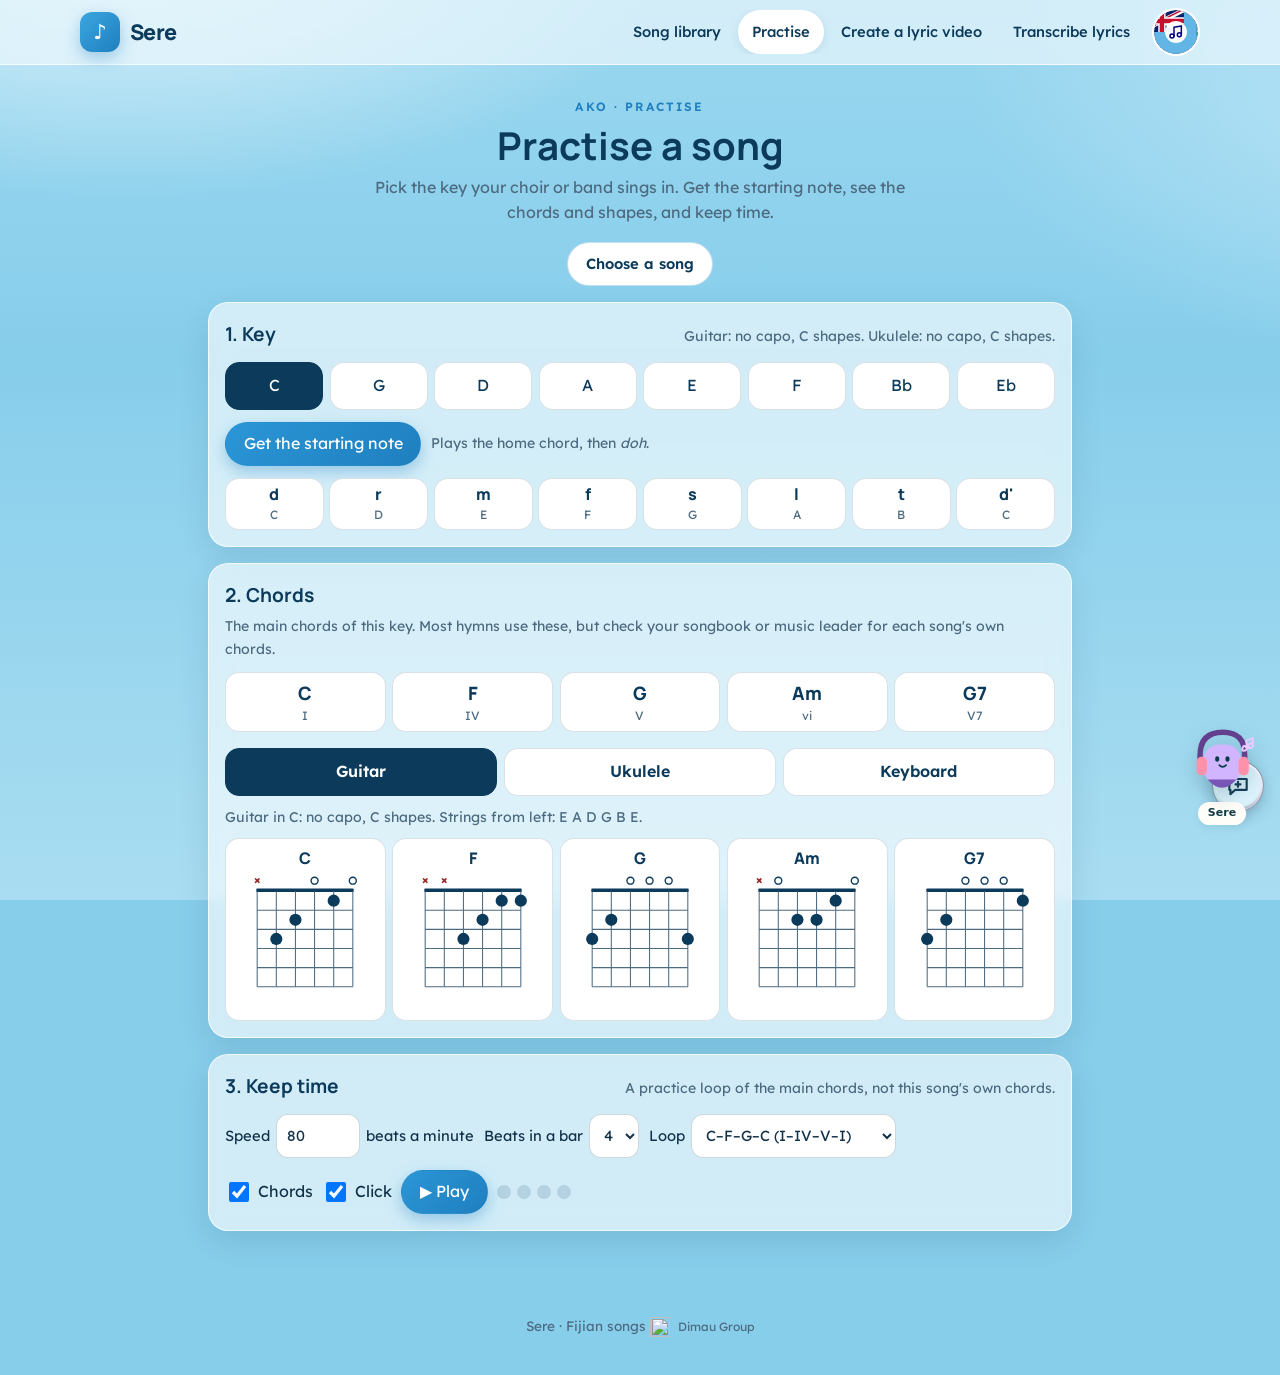
==== practice.html @ f12fa78c "Practise page: key, starting note, sol-fa, chords, guitar/ukulele shapes with capo, keyboard and cli" ====
<!doctype html><html lang="en"><head><meta charset="utf-8"><meta name="viewport" content="width=device-width,initial-scale=1"><title>Practise — Sere</title><link rel="preconnect" href="https://fonts.googleapis.com"><link rel="preconnect" href="https://fonts.gstatic.com" crossorigin><link href="https://fonts.googleapis.com/css2?family=Lexend:wght@300;400;500;600&family=Manrope:wght@600;700;800&display=swap" rel="stylesheet"><link rel="stylesheet" href="style.css?v=20261109"><link rel="stylesheet" href="practice.css?v=20261119"><link rel="stylesheet" href="/shared-music/launcher.css?v=20261026-1">
<meta name="description" content="Practise a Fijian song: pick your key, get the starting note, see guitar and ukulele chord shapes with a capo guide, play along on a keyboard and keep time with a click.">
<meta property="og:title" content="Practise — Sere">
<meta property="og:description" content="Key, starting note, chords, guitar and ukulele shapes, keyboard, sol-fa and a click track for choir and band practice.">
<meta property="og:type" content="website">
<meta property="og:url" content="https://sere.dimau-fintech.com/practice.html">
<meta property="og:image" content="https://sere.dimau-fintech.com/og-culture-fijian-lyrics-premium-20261103.jpg">
<meta property="og:site_name" content="Sere">
<meta name="twitter:card" content="summary_large_image">
<link rel="canonical" href="https://sere.dimau-fintech.com/practice.html">
<script defer src="https://static.cloudflareinsights.com/beacon.min.js" data-cf-beacon='{"token": "4f4c5369aae141099c17ea319c3fb7b9"}'></script>
</head>
<body><a class="skip" href="#main">Skip to content</a>
<header class="topbar"><div class="topbar-in"><a class="brand" href="index.html" aria-label="Sere home"><span class="brand-mark" aria-hidden="true">♪</span><span class="brand-name">Sere</span></a><div class="shared-music-header-actions"><nav aria-label="Main"><a href="index.html">Song library</a><a href="practice.html" aria-current="page">Practise</a><a href="studio.html">Create a lyric video</a><a href="studio.html?output=lyrics">Transcribe lyrics</a></nav><span data-shared-music-slot></span></div></div></header>
<main id="main" class="pr">
<section class="pr-head">
  <p class="eyebrow">Ako · Practise</p>
  <h1 id="pr-title">Practise a song</h1>
  <p id="pr-sub" class="pr-sub">Pick the key your choir or band sings in. Get the starting note, see the chords and shapes, and keep time.</p>
  <p id="pr-song-links" class="pr-links" hidden></p>
</section>

<section class="pr-card" aria-labelledby="key-h">
  <div class="pr-card-head"><h2 id="key-h">1. Key</h2><p id="capo-line" class="pr-note"></p></div>
  <div id="keys" class="pr-keys" role="group" aria-label="Key"></div>
  <div class="pr-row">
    <button type="button" id="give-note" class="btn primary">Get the starting note</button>
    <span class="pr-note">Plays the home chord, then <i>doh</i>.</span>
  </div>
  <div id="solfa" class="pr-solfa" role="group" aria-label="Sol-fa notes in this key"></div>
</section>

<section class="pr-card" aria-labelledby="chord-h">
  <div class="pr-card-head"><h2 id="chord-h">2. Chords</h2><p class="pr-note">The main chords of this key. Most hymns use these, but check your songbook or music leader for each song's own chords.</p></div>
  <div id="chords" class="pr-chords" role="group" aria-label="Chords in this key"></div>
  <div class="pr-instr" role="tablist" aria-label="Instrument">
    <button type="button" role="tab" id="tab-guitar" aria-selected="true" aria-controls="shapes">Guitar</button>
    <button type="button" role="tab" id="tab-uke" aria-selected="false" aria-controls="shapes">Ukulele</button>
    <button type="button" role="tab" id="tab-keys" aria-selected="false" aria-controls="shapes">Keyboard</button>
  </div>
  <div id="shapes" class="pr-shapes" role="tabpanel"></div>
</section>

<section class="pr-card" aria-labelledby="time-h">
  <div class="pr-card-head"><h2 id="time-h">3. Keep time</h2><p class="pr-note">A practice loop of the main chords, not this song's own chords.</p></div>
  <div class="pr-row pr-time">
    <label>Speed <input id="bpm" type="number" inputmode="numeric" min="40" max="200" value="80"> <span>beats a minute</span></label>
    <label>Beats in a bar <select id="beats"><option value="4">4</option><option value="3">3</option><option value="2">2</option></select></label>
    <label>Loop <select id="loop"></select></label>
  </div>
  <div class="pr-row">
    <label class="pr-check"><input type="checkbox" id="use-chords" checked> Chords</label>
    <label class="pr-check"><input type="checkbox" id="use-click" checked> Click</label>
    <button type="button" id="play" class="btn primary" aria-pressed="false">▶ Play</button>
    <div id="beat-dots" class="pr-dots" aria-hidden="true"></div>
    <span id="now-chord" class="pr-now" aria-live="polite"></span>
  </div>
</section>

<section id="words" class="pr-card" aria-labelledby="words-h" hidden>
  <div class="pr-card-head"><h2 id="words-h">Words</h2></div>
  <pre id="words-text" lang="fj"></pre>
</section>
</main>
<footer>Sere · Fijian songs <span data-dimau-endorsement><img src="https://dimau-ops.vercel.app/dimau-owner-logo-20260920.png" alt="" width="20" height="20"><span>Dimau Group</span></span></footer>
<script src="songs.js"></script><script src="catalogue.js"></script><script src="practice.js?v=20261119"></script>
<script src="/dimau-companion.js?v=20261025b" data-app="sere" defer></script>
<script src="/dimau-connect.js?v=20261025-video" data-app="sere" data-label="Sere" defer></script>
<script src="/shared-music/launcher.js?v=20261026-1" defer></script>
</body></html>
---- style.css ----
:root{--sky:#87CEEB;--sky-2:#BFE6F6;--ice:#EAF7FD;--blue:#1F7FBF;--deep:#0B3A5B;--ink:#12324A;--muted:#4C6A80;--glass:rgba(255,255,255,.62);--line:rgba(255,255,255,.75);--shadow:0 10px 30px rgba(11,58,91,.12)}
*{box-sizing:border-box}html{scroll-behavior:smooth}
body{margin:0;font:400 1rem/1.6 Lexend,system-ui,sans-serif;color:var(--ink);background:var(--sky);background-image:radial-gradient(60rem 30rem at 10% -10%,#E6F6FD 0,transparent 60%),radial-gradient(50rem 30rem at 110% 10%,#B5E2F5 0,transparent 55%),linear-gradient(180deg,#9AD7EF 0,var(--sky) 40%,#A9DDF1 100%);background-attachment:fixed;min-height:100vh}
h1,h2,h3,.brand-name,.title{font-family:Manrope,system-ui,sans-serif}
a{color:var(--blue)}:focus-visible{outline:3px solid var(--deep);outline-offset:3px;border-radius:8px}
.vh{position:absolute!important;width:1px;height:1px;overflow:hidden;clip:rect(0 0 0 0);white-space:nowrap}
.skip{position:absolute;left:-999px}.skip:focus{left:1rem;top:1rem;background:#fff;padding:.5rem;z-index:20}
.topbar{position:sticky;top:0;z-index:10;backdrop-filter:blur(14px);-webkit-backdrop-filter:blur(14px);background:rgba(234,247,253,.7);border-bottom:1px solid var(--line)}
.topbar-in{max-width:72rem;margin:auto;padding:.5rem 1rem;display:flex;align-items:center;justify-content:space-between;gap:1rem}
.brand{display:flex;align-items:center;gap:.6rem;text-decoration:none;color:var(--deep);flex:none}
.brand-mark{width:40px;height:40px;border-radius:12px;display:grid;place-items:center;font-size:1.3rem;color:#fff;background:linear-gradient(135deg,#3BA7E0,#1F7FBF);box-shadow:0 6px 16px rgba(31,127,191,.35)}
.brand-name{font-weight:800;font-size:1.35rem;letter-spacing:-.02em}
.shared-music-header-actions{display:flex;align-items:center;gap:.5rem;min-width:0}
.shared-music-header-actions nav{display:flex;gap:.25rem;overflow-x:auto;scrollbar-width:none}
.shared-music-header-actions nav::-webkit-scrollbar{display:none}
.shared-music-header-actions nav a{display:inline-flex;align-items:center;min-height:44px;padding:.4rem .85rem;border-radius:999px;white-space:nowrap;text-decoration:none;color:var(--deep);font-size:.92rem;font-weight:500}
.shared-music-header-actions nav a:hover{background:rgba(255,255,255,.7)}
.shared-music-header-actions nav a[aria-current]{background:#fff;box-shadow:0 2px 10px rgba(11,58,91,.1)}
[data-shared-music-slot]{flex:0 0 48px}
main{max-width:72rem;margin:auto;padding:0 1rem 2rem}
.hero{position:relative;text-align:center;padding:3.5rem 1rem 2.5rem}
.hero-glow{position:absolute;inset:1rem 10% auto;height:14rem;border-radius:50%;background:radial-gradient(closest-side,rgba(255,255,255,.75),transparent);filter:blur(10px);z-index:-1}
.eyebrow{margin:0 0 .5rem;text-transform:uppercase;letter-spacing:.18em;font-size:.75rem;font-weight:600;color:var(--blue)}
.hero h1{margin:0;font-size:clamp(2.3rem,6vw,4rem);line-height:1.05;letter-spacing:-.03em;color:var(--deep);font-weight:800}
.hero h1 em{font-style:normal;background:linear-gradient(90deg,#1F7FBF,#2BB3D9);-webkit-background-clip:text;background-clip:text;color:transparent}
.lede{max-width:36rem;margin:1rem auto 1.75rem;color:var(--muted);font-size:1.05rem}
.search{position:relative;max-width:40rem;margin:auto}
.search svg{position:absolute;z-index:1;pointer-events:none;left:1.1rem;top:50%;width:22px;height:22px;transform:translateY(-50%);fill:none;stroke:var(--blue);stroke-width:2.2;stroke-linecap:round}
.search input{width:100%;padding:1.05rem 1.2rem 1.05rem 3.2rem;font:inherit;font-size:1.05rem;color:var(--ink);border:1px solid var(--line);border-radius:999px;background:rgba(255,255,255,.85);box-shadow:var(--shadow);backdrop-filter:blur(8px)}
.search input:focus{outline:3px solid rgba(31,127,191,.45);outline-offset:2px}
.stats{display:flex;justify-content:center;gap:.6rem;flex-wrap:wrap;margin-top:1.25rem}
.stats span{background:var(--glass);border:1px solid var(--line);border-radius:999px;padding:.35rem .9rem;font-size:.88rem;color:var(--muted);backdrop-filter:blur(8px)}
.stats b{color:var(--deep);font-family:Manrope,sans-serif}
.block{margin-top:2rem}
.block-head{display:flex;align-items:baseline;justify-content:space-between;gap:1rem;margin-bottom:1rem}
.block-head h2{margin:0;font-size:1.5rem;color:var(--deep);letter-spacing:-.02em}
.block-head p{margin:0;color:var(--muted);font-size:.9rem}
.grid{display:grid;gap:1rem}
.feature-grid{grid-template-columns:repeat(auto-fill,minmax(250px,1fr))}
.cat-grid{grid-template-columns:repeat(auto-fill,minmax(220px,1fr));gap:.75rem}
.card{all:unset;box-sizing:border-box;cursor:pointer;display:flex;gap:.9rem;background:var(--glass);border:1px solid var(--line);border-radius:20px;padding:1rem;backdrop-filter:blur(12px);-webkit-backdrop-filter:blur(12px);box-shadow:var(--shadow);transition:transform .2s,box-shadow .2s,background .2s;min-width:0}
.card:hover{transform:translateY(-3px);background:rgba(255,255,255,.85);box-shadow:0 16px 36px rgba(11,58,91,.18)}
.card:focus-visible{outline:3px solid var(--deep)}
.feature{flex-direction:column;padding:1.1rem}
.art{flex:none;display:grid;place-items:center;width:100%;aspect-ratio:16/9;border-radius:14px;color:#fff;font:800 2.2rem Manrope,sans-serif;letter-spacing:-.03em;background:radial-gradient(circle at 25% 20%,hsl(var(--h) 85% 82%),transparent 55%),linear-gradient(135deg,hsl(var(--h) 70% 58%),hsl(calc(var(--h) + 20) 75% 38%));text-shadow:0 2px 12px rgba(0,0,0,.18)}
.art.sm{width:52px;height:52px;aspect-ratio:auto;font-size:1.05rem;border-radius:12px}
.art.lg{width:96px;height:96px;aspect-ratio:auto;font-size:1.9rem;border-radius:20px}
.meta{display:flex;flex-direction:column;gap:.15rem;min-width:0}
.title{font-weight:700;color:var(--deep);font-size:1.08rem;line-height:1.3;overflow-wrap:anywhere}
.cat .title{font-size:.95rem;display:-webkit-box;-webkit-line-clamp:2;-webkit-box-orient:vertical;overflow:hidden}
.artist{color:var(--muted);font-size:.88rem;overflow-wrap:anywhere}
.cat .artist{white-space:nowrap;overflow:hidden;text-overflow:ellipsis}
.line{margin-top:.4rem;font-size:.88rem;font-style:italic;color:var(--ink);display:-webkit-box;-webkit-line-clamp:2;-webkit-box-orient:vertical;overflow:hidden}
.chip{align-self:flex-start;display:inline-block;margin-bottom:.25rem;padding:.12rem .6rem;border-radius:999px;background:rgba(31,127,191,.12);color:var(--blue);font-size:.72rem;font-weight:600;text-transform:uppercase;letter-spacing:.08em}
.open{margin-top:auto;padding-top:.4rem;color:var(--blue);font-weight:600;font-size:.88rem}
.empty{color:var(--muted);grid-column:1/-1}
.catalogue-pages{display:flex;justify-content:center;gap:.75rem;align-items:center;margin:1.5rem 0 0;font-size:.9rem;color:var(--muted)}
.catalogue-pages button{font:inherit;min-height:44px;padding:.4rem 1.1rem;border:1px solid var(--line);border-radius:999px;background:#fff;color:var(--deep);cursor:pointer;font-weight:500;box-shadow:0 2px 10px rgba(11,58,91,.08)}
.catalogue-pages button:disabled{opacity:.4;cursor:default}
dialog{border:0;padding:0;background:transparent;max-width:min(52rem,calc(100vw - 1.5rem));width:100%;max-height:calc(100vh - 2rem);color:var(--ink)}
dialog::backdrop{background:rgba(11,58,91,.35);backdrop-filter:blur(6px)}
dialog[open]{animation:pop .22s ease-out}@keyframes pop{from{opacity:0;transform:translateY(12px) scale(.98)}}
.dlg{position:relative;max-height:calc(100vh - 2rem);overflow:auto;background:rgba(246,252,255,.96);border:1px solid #fff;border-radius:24px;padding:1.5rem;box-shadow:0 30px 80px rgba(11,58,91,.35)}
.dlg-close{position:sticky;top:0;float:right;width:44px;height:44px;border-radius:50%;border:1px solid var(--line);background:#fff;font-size:1.6rem;line-height:1;color:var(--deep);cursor:pointer;z-index:2;box-shadow:0 2px 10px rgba(11,58,91,.12)}
.dlg-hero{display:flex;gap:1.1rem;align-items:center;padding-right:3rem}
.dlg-hero h2{margin:0;font-size:clamp(1.4rem,4vw,2rem);line-height:1.15;color:var(--deep);letter-spacing:-.02em}
.dlg-hero .artist{margin:.2rem 0 0;font-size:1rem}
.credit{margin:.35rem 0 0;font-size:.82rem;color:var(--muted)}
.actions{display:flex;flex-wrap:wrap;gap:.6rem;margin:1.25rem 0}
.btn{display:inline-flex;align-items:center;min-height:44px;padding:.5rem 1.1rem;border-radius:999px;text-decoration:none;font-weight:600;font-size:.92rem;background:#fff;color:var(--deep);border:1px solid rgba(31,127,191,.25)}
.btn:hover{background:var(--ice)}
.btn.primary{background:linear-gradient(135deg,#2B96D6,#1F7FBF);color:#fff;border-color:transparent;box-shadow:0 6px 16px rgba(31,127,191,.35)}
.lyrics{display:grid;gap:1rem}.lyrics.two{grid-template-columns:1fr 1fr}
.lyrics section{background:#fff;border-radius:16px;padding:1rem 1.2rem;border:1px solid rgba(31,127,191,.12)}
.lyrics h3{margin:0 0 .5rem;font-size:.75rem;text-transform:uppercase;letter-spacing:.14em;color:var(--blue)}
pre{white-space:pre-wrap;margin:0;font:400 1rem/1.75 Lexend,sans-serif;color:var(--ink)}
.source,.note{font-size:.85rem;color:var(--muted);overflow-wrap:anywhere;margin:1rem 0 0}
footer{text-align:center;padding:2rem 1rem;font-size:.85rem;color:var(--muted)}
[data-dimau-endorsement]{display:inline-flex;min-height:32px;align-items:center;gap:8px;font-size:12px;vertical-align:middle;color:inherit}[data-dimau-endorsement] img{display:block;width:20px;height:20px;object-fit:contain}
@media (max-width:640px){.topbar-in{flex-wrap:wrap;gap:.25rem}.brand{order:0}.shared-music-header-actions{display:contents}[data-shared-music-slot]{order:1;margin-left:auto}.shared-music-header-actions nav{order:2;width:100%;margin:0 -.25rem}
.hero{padding:2.25rem .25rem 1.5rem}.lyrics.two{grid-template-columns:1fr}.dlg{padding:1.1rem;border-radius:20px}.dlg-hero{flex-direction:column;align-items:flex-start;gap:.75rem}.art.lg{width:72px;height:72px;font-size:1.4rem}.feature-grid{grid-template-columns:1fr}.cat-grid{grid-template-columns:1fr}}
@media (prefers-reduced-motion:reduce){*{transition:none!important;animation:none!important}html{scroll-behavior:auto}}

/* genre / occasion / language filters (15 Nov 2026) */
.filters{max-width:900px;margin:1rem auto 0;display:flex;flex-direction:column;gap:.6rem;align-items:center}
.chiprow{display:flex;gap:.5rem;overflow-x:auto;max-width:100%;padding:.2rem .1rem .4rem;scrollbar-width:none}
.chiprow::-webkit-scrollbar{display:none}
.fchip{flex:none;min-height:44px;padding:0 1rem;border:1px solid rgba(255,255,255,.85);border-radius:999px;background:rgba(255,255,255,.6);backdrop-filter:blur(10px);color:var(--ink,#12324A);font:600 .9rem Manrope,sans-serif;cursor:pointer}
.fchip span{opacity:.6;font-weight:500;margin-left:.2rem}
.fchip[aria-pressed=true]{background:var(--blue,#1F7FBF);color:#fff;border-color:transparent}
.fsel{display:flex;gap:.5rem;flex-wrap:wrap;justify-content:center}
.fsel select{min-height:44px;font:500 16px Lexend,sans-serif;border:1px solid #cfe3ee;border-radius:12px;padding:0 .8rem;background:rgba(255,255,255,.85);color:var(--ink,#12324A)}
@media(max-width:640px){.chiprow{justify-content:flex-start;width:100%}}
---- practice.css ----
/* Sere · Practise page. Uses the site's sky-blue glass look (style.css tokens). */
.pr{max-width:56rem}
.pr-head{text-align:center;padding:2rem 0 1rem}
.pr-head h1{margin:.2rem 0 .4rem;font-size:clamp(1.7rem,5vw,2.4rem);color:var(--deep);line-height:1.15}
.pr-sub{margin:0 auto;max-width:36rem;color:var(--muted)}
.pr-links{display:flex;gap:.5rem;justify-content:center;flex-wrap:wrap;margin:1rem 0 0}
.pr-card{background:var(--glass);border:1px solid var(--line);border-radius:20px;box-shadow:var(--shadow);padding:1rem;margin:0 0 1rem;backdrop-filter:blur(10px);-webkit-backdrop-filter:blur(10px)}
.pr-card-head{display:flex;flex-wrap:wrap;align-items:baseline;justify-content:space-between;gap:.25rem 1rem;margin-bottom:.75rem}
.pr-card h2{margin:0;font-size:1.2rem;color:var(--deep)}
.pr-note{margin:0;font-size:.88rem;color:var(--muted)}
.pr-row{display:flex;flex-wrap:wrap;align-items:center;gap:.6rem;margin-top:.75rem}
.pr button{font:inherit;cursor:pointer}
.pr-keys{display:grid;grid-template-columns:repeat(8,1fr);gap:.4rem}
.pr-key,.pr-chord,.pr-sol,.pr-shape,.pr-instr button{min-height:48px;border-radius:14px;border:1px solid rgba(11,58,91,.15);background:#fff;color:var(--deep)}
.pr-key{font:800 1.05rem Manrope,system-ui,sans-serif}
.pr-key[aria-pressed=true],.pr-instr button[aria-selected=true]{background:var(--deep);border-color:var(--deep);color:#fff}
.pr-solfa{display:grid;grid-template-columns:repeat(8,1fr);gap:.35rem;margin-top:.75rem}
.pr-sol{display:flex;flex-direction:column;align-items:center;justify-content:center;padding:.3rem 0;line-height:1.2}
.pr-sol b{font:800 1rem Manrope,system-ui,sans-serif}.pr-sol span{font-size:.75rem;color:var(--muted)}
.pr-chords{display:grid;grid-template-columns:repeat(5,1fr);gap:.4rem}
.pr-chord{display:flex;flex-direction:column;align-items:center;justify-content:center;padding:.4rem 0;line-height:1.2}
.pr-chord b{font:800 1.15rem Manrope,system-ui,sans-serif}.pr-chord span{font-size:.75rem;color:var(--muted)}
.pr-key:hover,.pr-chord:hover,.pr-sol:hover,.pr-shape:hover{background:var(--ice)}
.pr-key[aria-pressed=true]:hover{background:var(--deep)}
.pr-instr{display:flex;gap:.4rem;margin:1rem 0 .6rem}
.pr-instr button{flex:1;font-weight:600}
.pr-shape-grid{display:grid;grid-template-columns:repeat(5,1fr);gap:.4rem;margin-top:.6rem}
.pr-shape{display:flex;flex-direction:column;align-items:center;gap:.2rem;padding:.5rem .25rem}
.pr-shape b{font:800 1rem Manrope,system-ui,sans-serif}.pr-shape span{font-size:.72rem;color:var(--muted);min-height:1em}
.pr-svg{width:100%;max-width:120px;height:auto}
.pr-string,.pr-fret{stroke:#4C6A80;stroke-width:1.2}.pr-nut{fill:var(--deep)}.pr-capo{fill:#C2410C}
.pr-dot{fill:var(--deep)}.pr-open{fill:none;stroke:var(--deep);stroke-width:1.6}.pr-mark{fill:#9B2C2C;font:700 14px Lexend,system-ui,sans-serif}
.pr-kb{position:relative;display:flex;height:150px;overflow-x:auto;padding-bottom:4px;margin-top:.6rem;-webkit-overflow-scrolling:touch}
.pr-wk{flex:0 0 44px;height:100%;border-radius:0 0 10px 10px!important;border:1px solid #9fb5c5!important;background:#fff;display:flex;align-items:flex-end;justify-content:center;padding-bottom:6px;font-size:.75rem;color:var(--muted)}
.pr-bk{flex:0 0 28px;height:62%;margin:0 -14px;z-index:1;border-radius:0 0 8px 8px;border:1px solid #0b2236;background:#12324A}
.pr-wk.on{background:#87CEEB;color:var(--deep)}.pr-bk.on{background:#1F7FBF}
.pr-time label{display:flex;align-items:center;gap:.4rem;font-size:.92rem}
.pr-time input,.pr-time select{min-height:44px;border-radius:12px;border:1px solid rgba(11,58,91,.2);background:#fff;padding:0 .6rem;font:inherit;color:var(--ink)}
.pr-time input{width:5.2rem}
.pr-check{display:flex;align-items:center;gap:.35rem;min-height:44px}
.pr-check input{width:20px;height:20px}
.pr-dots{display:flex;gap:6px}.pr-dots span{width:14px;height:14px;border-radius:50%;background:rgba(11,58,91,.15)}.pr-dots span.on{background:var(--blue)}
.pr-dots span:first-child.on{background:#C2410C}
.pr-now{font:800 1.3rem Manrope,system-ui,sans-serif;color:var(--deep);min-width:3ch}
#words-text{white-space:pre-wrap;font:400 1rem/1.7 Lexend,system-ui,sans-serif;margin:0}
@media (max-width:640px){
  .pr-keys{grid-template-columns:repeat(4,1fr)}
  .pr-solfa{grid-template-columns:repeat(4,1fr)}
  .pr-chords,.pr-shape-grid{grid-template-columns:repeat(3,1fr)}
  .pr-time{flex-direction:column;align-items:flex-start}
}
---- shared-music/launcher.css ----
[data-shared-music-slot]{display:inline-flex;align-items:center;justify-content:center;min-width:48px;min-height:48px;vertical-align:middle}.dsm-launcher-button{display:inline-grid;place-items:center;width:48px;height:48px;min-width:48px;min-height:48px;padding:2px;border:0;border-radius:50%;background:#fff;color:#10324d;cursor:pointer}.dsm-launcher-button img{display:block;width:44px;height:44px;border-radius:50%;animation:dsm-spin 12s linear infinite;animation-play-state:paused}.dsm-launcher-button[data-shared-music-playing=true] img{animation-play-state:running}.dsm-launcher-button:focus-visible{outline:3px solid #006b8c;outline-offset:3px}.dsm-launcher-button[data-shared-music-error]{outline:2px solid #a13b19}@keyframes dsm-spin{to{transform:rotate(360deg)}}@media(prefers-reduced-motion:reduce){.dsm-launcher-button img{animation:none}}
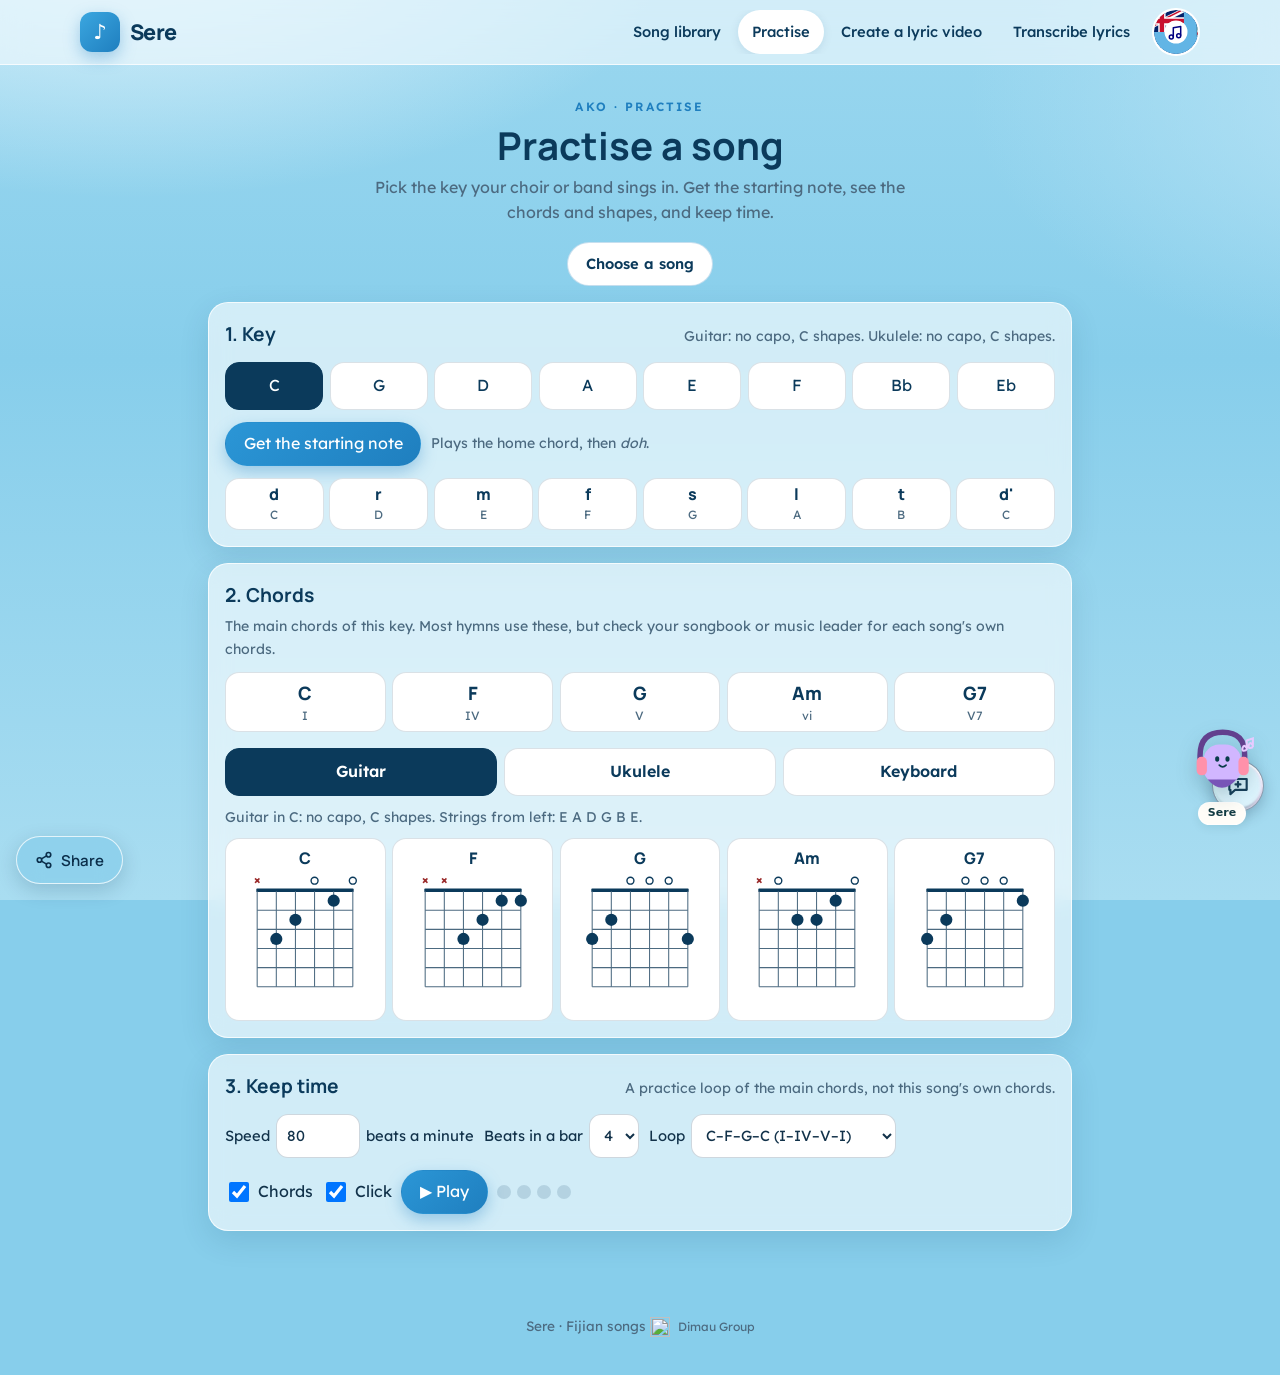
==== commit 047babbe: "Add install-to-phone and Share button Co-Authored-By: Claude Opus 5.5 <noreply@anthropic.com> Claude" ====
--- a/practice.html
+++ b/practice.html
@@ -9,7 +9,7 @@
 <meta name="twitter:card" content="summary_large_image">
 <link rel="canonical" href="https://sere.dimau-fintech.com/practice.html">
 <script defer src="https://static.cloudflareinsights.com/beacon.min.js" data-cf-beacon='{"token": "4f4c5369aae141099c17ea319c3fb7b9"}'></script>
-</head>
+<link rel="manifest" href="/manifest.json"><link rel="apple-touch-icon" href="/icon-192.png"><meta name="theme-color" content="#87CEEB"></head>
 <body><a class="skip" href="#main">Skip to content</a>
 <header class="topbar"><div class="topbar-in"><a class="brand" href="index.html" aria-label="Sere home"><span class="brand-mark" aria-hidden="true">♪</span><span class="brand-name">Sere</span></a><div class="shared-music-header-actions"><nav aria-label="Main"><a href="index.html">Song library</a><a href="practice.html" aria-current="page">Practise</a><a href="studio.html">Create a lyric video</a><a href="studio.html?output=lyrics">Transcribe lyrics</a></nav><span data-shared-music-slot></span></div></div></header>
 <main id="main" class="pr">
@@ -62,9 +62,9 @@
   <pre id="words-text" lang="fj"></pre>
 </section>
 </main>
-<footer>Sere · Fijian songs <span data-dimau-endorsement><img src="https://dimau-ops.vercel.app/dimau-owner-logo-20260920.png" alt="" width="20" height="20"><span>Dimau Group</span></span></footer>
+<footer>Sere · Fijian songs <span data-dimau-endorsement><img src="https://ops.dimau-fintech.com/dimau-owner-logo-20260920.png" alt="" width="20" height="20"><span>Dimau Group</span></span></footer>
 <script src="songs.js"></script><script src="catalogue.js"></script><script src="practice.js?v=20261119"></script>
 <script src="/dimau-companion.js?v=20261025b" data-app="sere" defer></script>
 <script src="/dimau-connect.js?v=20261025-video" data-app="sere" data-label="Sere" defer></script>
 <script src="/shared-music/launcher.js?v=20261026-1" defer></script>
-</body></html>
+<script src="/dimau-share.js" defer></script></body></html>
--- a/shared-music/launcher.css
+++ b/shared-music/launcher.css
@@ -1 +1 @@
-[data-shared-music-slot]{display:inline-flex;align-items:center;justify-content:center;min-width:48px;min-height:48px;vertical-align:middle}.dsm-launcher-button{display:inline-grid;place-items:center;width:48px;height:48px;min-width:48px;min-height:48px;padding:2px;border:0;border-radius:50%;background:#fff;color:#10324d;cursor:pointer}.dsm-launcher-button img{display:block;width:44px;height:44px;border-radius:50%;animation:dsm-spin 12s linear infinite;animation-play-state:paused}.dsm-launcher-button[data-shared-music-playing=true] img{animation-play-state:running}.dsm-launcher-button:focus-visible{outline:3px solid #006b8c;outline-offset:3px}.dsm-launcher-button[data-shared-music-error]{outline:2px solid #a13b19}@keyframes dsm-spin{to{transform:rotate(360deg)}}@media(prefers-reduced-motion:reduce){.dsm-launcher-button img{animation:none}}
+[data-shared-music-slot]{display:inline-flex;align-items:center;justify-content:center;min-width:48px;min-height:48px;vertical-align:middle}.dsm-launcher-button{position:relative;display:inline-grid;place-items:center;width:48px;height:48px;min-width:48px;min-height:48px;padding:2px;border:0;border-radius:50%;background:#fff;color:#10324d;cursor:pointer}.dsm-launcher-button img{display:block;width:44px;height:44px;border-radius:50%;animation:dsm-spin 1.8s linear infinite;animation-play-state:paused}.dsm-launcher-button[data-shared-music-playing=true] img{animation-play-state:running}.dsm-launcher-button .dsm-note{position:absolute;left:2px;top:2px;width:44px;height:44px;pointer-events:none}.dsm-launcher-button:focus-visible{outline:3px solid #006b8c;outline-offset:3px}.dsm-launcher-button[data-shared-music-error]{outline:2px solid #a13b19}@keyframes dsm-spin{to{transform:rotate(360deg)}}@media(prefers-reduced-motion:reduce){.dsm-launcher-button img{animation:none}}
